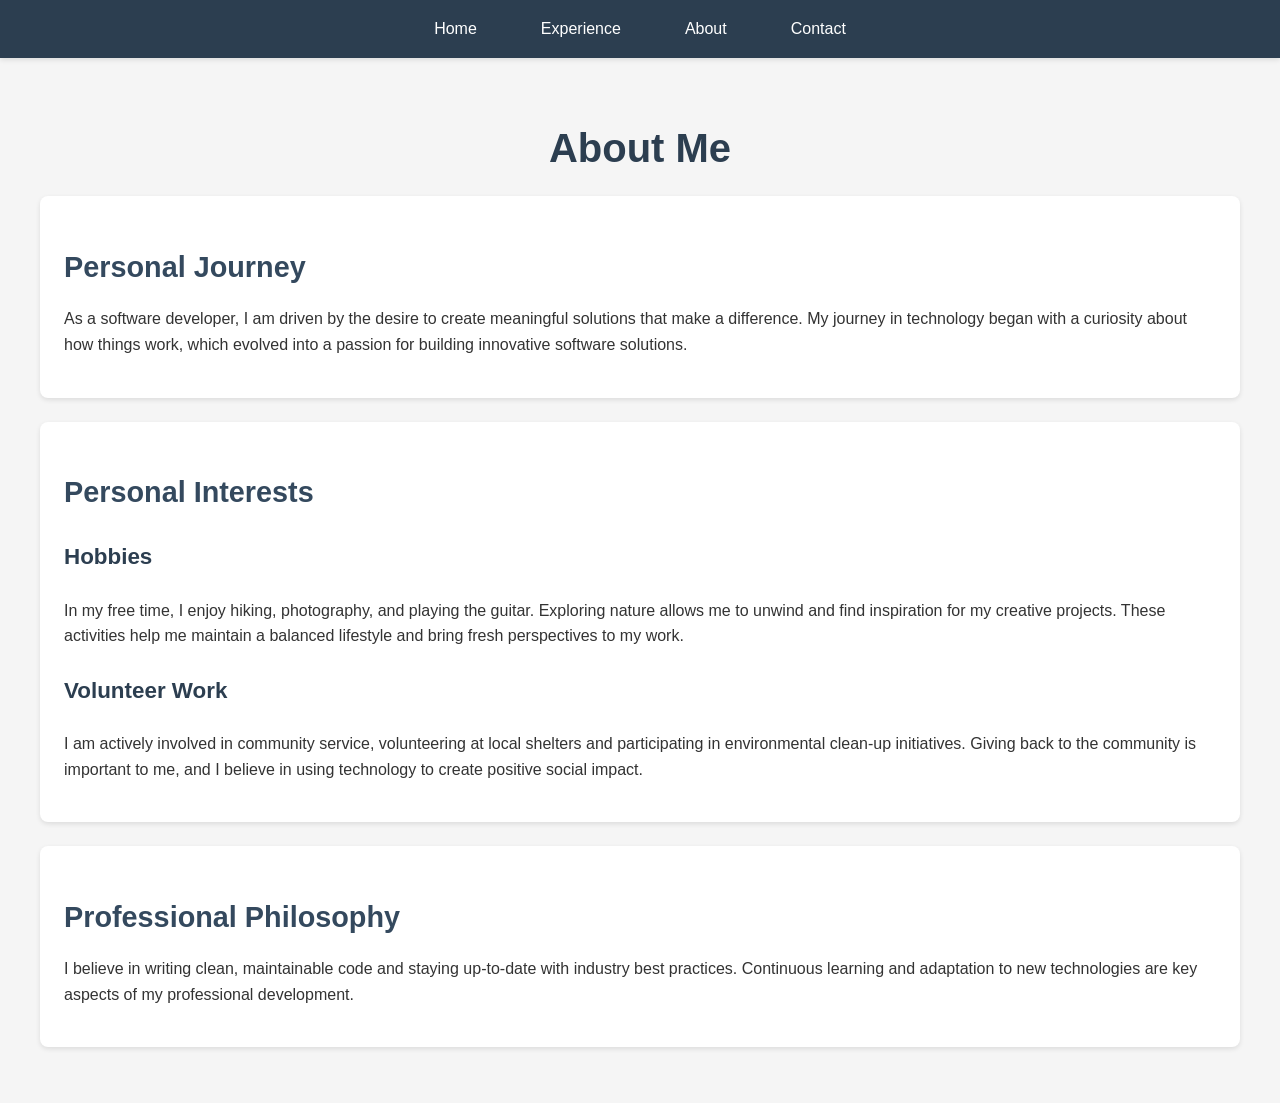
==== about.html @ 5ab0d150 "Add files via upload" ====
<!DOCTYPE html>
<html lang="en">
<head>
    <meta charset="UTF-8">
    <meta name="viewport" content="width=device-width, initial-scale=1.0">
    <link rel="stylesheet" href="style.css" />
    <title>About - Mitchell Bennett</title>
</head>
<body>
    <nav>
        <ul>
            <li><a href="index.html">Home</a></li>
            <li><a href="experience.html">Experience</a></li>
            <li><a href="about.html">About</a></li>
            <li><a href="contact.html">Contact</a></li>
        </ul>
    </nav>

    <div class="container">
        <h1>About Me</h1>

        <div class="experience-item">
            <h2>Personal Journey</h2>
            <p>As a software developer, I am driven by the desire to create meaningful solutions that make a difference.
               My journey in technology began with a curiosity about how things work, which evolved into a passion for
               building innovative software solutions.</p>
        </div>

        <div class="experience-item">
            <h2>Personal Interests</h2>
            <h3>Hobbies</h3>
            <p>In my free time, I enjoy hiking, photography, and playing the guitar. Exploring nature
               allows me to unwind and find inspiration for my creative projects. These activities help
               me maintain a balanced lifestyle and bring fresh perspectives to my work.</p>
            
            <h3>Volunteer Work</h3>
            <p>I am actively involved in community service, volunteering at local shelters and participating
               in environmental clean-up initiatives. Giving back to the community is important to me, and
               I believe in using technology to create positive social impact.</p>
        </div>

        <div class="experience-item">
            <h2>Professional Philosophy</h2>
            <p>I believe in writing clean, maintainable code and staying up-to-date with industry best practices.
               Continuous learning and adaptation to new technologies are key aspects of my professional development.</p>
        </div>
    </div>
</body>
</html>
---- style.css ----
/* General styles */
body {
    font-family: 'Segoe UI', Tahoma, Geneva, Verdana, sans-serif;
    margin: 0;
    padding: 0;
    background-color: #f5f5f5;
    color: #333;
    line-height: 1.6;
}

/* Navigation styles */
nav {
    background-color: #2c3e50;
    padding: 1rem 0;
    position: sticky;
    top: 0;
    box-shadow: 0 2px 5px rgba(0,0,0,0.1);
}

nav ul {
    list-style: none;
    margin: 0;
    padding: 0;
    display: flex;
    justify-content: center;
    gap: 2rem;
}

nav a {
    color: white;
    text-decoration: none;
    font-weight: 500;
    padding: 0.5rem 1rem;
    border-radius: 4px;
    transition: background-color 0.3s;
}

nav a:hover {
    background-color: #34495e;
}

/* Main content styles */
.container {
    max-width: 1200px;
    margin: 0 auto;
    padding: 2rem;
}

h1 {
    color: #2c3e50;
    font-size: 2.5rem;
    margin-bottom: 1rem;
    text-align: center;
}

h2 {
    color: #34495e;
    font-size: 1.8rem;
    margin-bottom: 1rem;
}

h3 {
    color: #2c3e50;
    font-size: 1.4rem;
    margin-top: 1.5rem;
}

p {
    margin-bottom: 1rem;
}

/* Contact form styles */
.contact-form {
    max-width: 600px;
    margin: 2rem auto;
}

.form-group {
    margin-bottom: 1.5rem;
}

label {
    display: block;
    margin-bottom: 0.5rem;
    color: #2c3e50;
}

input[type="text"],
input[type="email"],
textarea {
    width: 100%;
    padding: 0.8rem;
    border: 1px solid #ddd;
    border-radius: 4px;
    font-size: 1rem;
}

button {
    background-color: #2c3e50;
    color: white;
    padding: 0.8rem 1.5rem;
    border: none;
    border-radius: 4px;
    cursor: pointer;
    font-size: 1rem;
    transition: background-color 0.3s;
}

button:hover {
    background-color: #34495e;
}

/* Experience section styles */
.experience-item {
    background-color: white;
    padding: 1.5rem;
    margin-bottom: 1.5rem;
    border-radius: 8px;
    box-shadow: 0 2px 5px rgba(0,0,0,0.1);
}

/* Responsive design */
@media (max-width: 768px) {
    nav ul {
        flex-direction: column;
        align-items: center;
        gap: 1rem;
    }

    .container {
        padding: 1rem;
    }
}
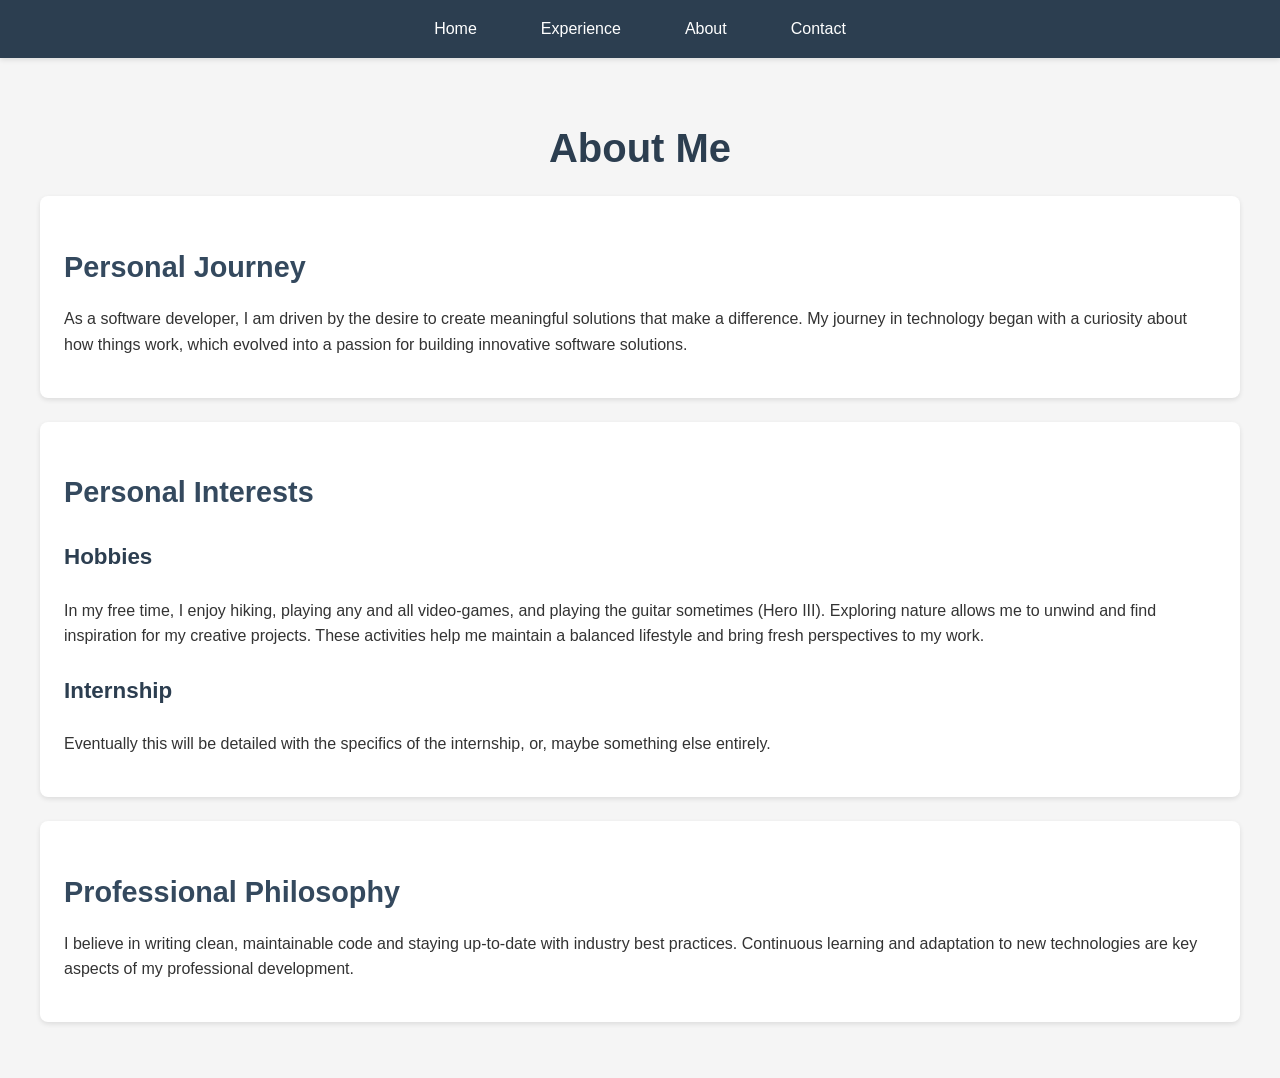
==== commit 376bcfaa: "Revise personal interests and add internship section Updated personal interests and added internship" ====
--- a/about.html
+++ b/about.html
@@ -29,14 +29,12 @@
         <div class="experience-item">
             <h2>Personal Interests</h2>
             <h3>Hobbies</h3>
-            <p>In my free time, I enjoy hiking, photography, and playing the guitar. Exploring nature
+            <p>In my free time, I enjoy hiking, playing any and all video-games, and playing the guitar sometimes (Hero III). Exploring nature
                allows me to unwind and find inspiration for my creative projects. These activities help
                me maintain a balanced lifestyle and bring fresh perspectives to my work.</p>
             
-            <h3>Volunteer Work</h3>
-            <p>I am actively involved in community service, volunteering at local shelters and participating
-               in environmental clean-up initiatives. Giving back to the community is important to me, and
-               I believe in using technology to create positive social impact.</p>
+            <h3>Internship</h3>
+            <p>Eventually this will be detailed with the specifics of the internship, or, maybe something else entirely.</p>
         </div>
 
         <div class="experience-item">
@@ -46,4 +44,4 @@
         </div>
     </div>
 </body>
-</html>+</html>
